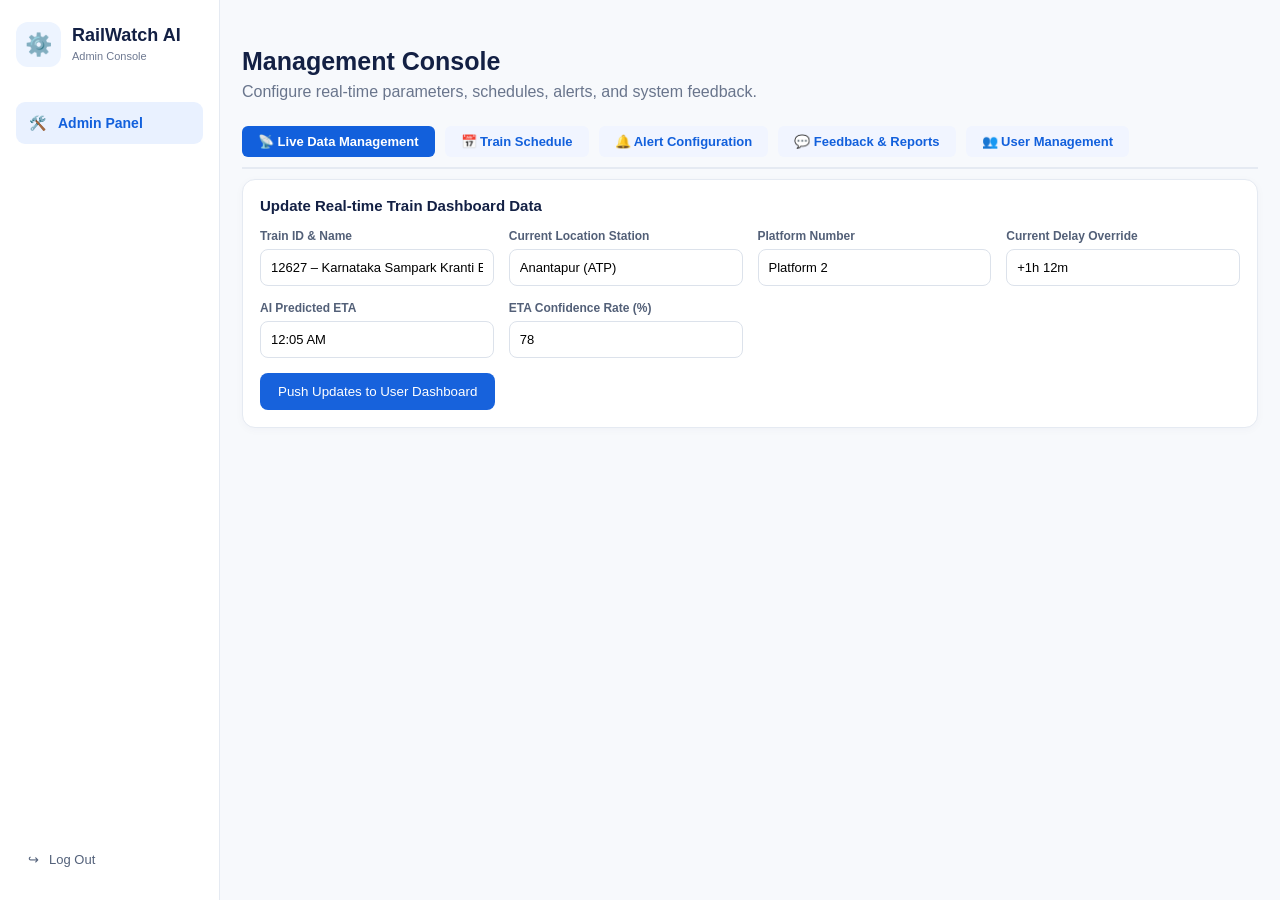
==== admin.html @ a4cbb794 "Add files via upload" ====
<!DOCTYPE html>
<html lang="en">
<head>
  <meta charset="UTF-8">
  <meta name="viewport" content="width=device-width, initial-scale=1.0">
  <title>RailWatch AI - Admin Panel</title>
  <link rel="stylesheet" href="style.css">
  <style>
    /* Admin Specific Scaffolding */
    .admin-container {
      display: flex;
      flex-direction: column;
      gap: 20px;
    }
    .admin-nav {
      display: flex;
      gap: 10px;
      border-bottom: 2px solid #e5eaf2;
      padding-bottom: 10px;
      margin-bottom: 10px;
      overflow-x: auto;
    }
    .admin-tab {
      padding: 8px 16px;
      border-radius: 6px;
      background: #f1f5ff;
      color: #1260dc;
      border: none;
      cursor: pointer;
      font-weight: 600;
      font-size: 13px;
    }
    .admin-tab.active {
      background: #1260dc;
      color: white;
    }
    .tab-content {
      display: none;
    }
    .tab-content.active {
      display: block;
    }
    .form-grid {
      display: grid;
      grid-template-columns: repeat(auto-fit, minmax(220px, 1fr));
      gap: 15px;
      margin-bottom: 15px;
    }
    .form-group {
      display: flex;
      flex-direction: column;
      gap: 6px;
    }
    .form-group label {
      font-size: 12px;
      font-weight: 600;
      color: #536078;
    }
    .form-group input, .form-group select, .form-group textarea {
      padding: 10px;
      border: 1px solid #dce2eb;
      border-radius: 8px;
      font-size: 13px;
      outline: none;
    }
    .table-actions button {
      padding: 4px 8px;
      font-size: 11px;
      border-radius: 4px;
      border: none;
      cursor: pointer;
    }
    .btn-edit { background: #e3edff; color: #1760d5; }
    .btn-delete { background: #ffe7e7; color: #e44343; }
  </style>
</head>
<body>

<div class="app">

  <!-- SIDEBAR -->
  <aside class="sidebar">
    <div class="brand">
      <div class="brand-icon">⚙️</div>
      <div>
        <h2>RailWatch AI</h2>
        <small>Admin Console</small>
      </div>
    </div>

    <nav>
      <a href="admin.html" class="nav-item active">
        🛠️ <span>Admin Panel</span>
      </a>
    </nav>

    <div class="auth-sidebar-links">
      <a href="index.html" class="auth-link">↪ <span>Log Out</span></a>
    </div>
  </aside>

  <!-- MAIN -->
  <main class="main">

    <div class="page-header">
      <h1>Management Console</h1>
      <p>Configure real-time parameters, schedules, alerts, and system feedback.</p>
    </div>

    <!-- ADMIN TABS NAVIGATION -->
    <div class="admin-nav">
      <button class="admin-tab active" onclick="switchTab(event, 'tab-live')">📡 Live Data Management</button>
      <button class="admin-tab" onclick="switchTab(event, 'tab-schedule')">📅 Train Schedule</button>
      <button class="admin-tab" onclick="switchTab(event, 'tab-alerts')">🔔 Alert Configuration</button>
      <button class="admin-tab" onclick="switchTab(event, 'tab-feedback')">💬 Feedback & Reports</button>
      <button class="admin-tab" onclick="switchTab(event, 'tab-users')">👥 User Management</button>
    </div>

    <div class="admin-container">

      <!-- 1. LIVE DATA MANAGEMENT -->
      <section id="tab-live" class="tab-content active">
        <div class="card section">
          <h2>Update Real-time Train Dashboard Data</h2>
          <form id="liveDataForm">
            <div class="form-grid">
              <div class="form-group">
                <label>Train ID & Name</label>
                <input type="text" id="trainName" value="12627 – Karnataka Sampark Kranti Express">
              </div>
              <div class="form-group">
                <label>Current Location Station</label>
                <input type="text" id="currentLocation" value="Anantapur (ATP)">
              </div>
              <div class="form-group">
                <label>Platform Number</label>
                <input type="text" id="platform" value="Platform 2">
              </div>
              <div class="form-group">
                <label>Current Delay Override</label>
                <input type="text" id="currentDelay" value="+1h 12m">
              </div>
              <div class="form-group">
                <label>AI Predicted ETA</label>
                <input type="text" id="aiEta" value="12:05 AM">
              </div>
              <div class="form-group">
                <label>ETA Confidence Rate (%)</label>
                <input type="number" id="confidence" value="78">
              </div>
            </div>
            <button type="button" class="primary-btn" onclick="saveLiveData()">Push Updates to User Dashboard</button>
          </form>
        </div>
      </section>

      <!-- 2. TRAIN SCHEDULE -->
      <section id="tab-schedule" class="tab-content">
        <div class="card section">
          <h2>Station Schedule Manager</h2>
          <form id="scheduleForm" style="margin-bottom: 20px;">
            <div class="form-grid">
              <div class="form-group">
                <label>Station Name</label>
                <input type="text" id="schedStation" placeholder="e.g. Dharmavaram">
              </div>
              <div class="form-group">
                <label>Scheduled Arrival</label>
                <input type="text" id="schedTime" placeholder="e.g. 09:25 PM">
              </div>
              <div class="form-group">
                <label>AI Estimated ETA</label>
                <input type="text" id="schedAiTime" placeholder="e.g. 09:50 PM">
              </div>
              <div class="form-group">
                <label>Status</label>
                <select id="schedStatus">
                  <option value="Departed">Departed</option>
                  <option value="Current Stop">Current Stop</option>
                  <option value="Not Reached">Not Reached</option>
                </select>
              </div>
            </div>
            <button type="button" class="primary-btn" onclick="addScheduleRow()">Add / Update Station</button>
          </form>

          <div class="table-container">
            <table>
              <thead>
                <tr>
                  <th>Station</th>
                  <th>Scheduled</th>
                  <th>AI ETA</th>
                  <th>Status</th>
                  <th>Action</th>
                </tr>
              </thead>
              <tbody id="scheduleTableBody">
                <!-- Dynamically Rendered -->
              </tbody>
            </table>
          </div>
        </div>
      </section>

      <!-- 3. ALERT CONFIGURATION -->
      <section id="tab-alerts" class="tab-content">
        <div class="card section">
          <h2>Broadcast System Alerts</h2>
          <form id="alertForm" style="margin-bottom: 20px;">
            <div class="form-grid">
              <div class="form-group">
                <label>Alert Title</label>
                <input type="text" id="alertTitle" placeholder="e.g. Signal Failure Detected">
              </div>
              <div class="form-group">
                <label>Impact Level</label>
                <select id="alertSeverity">
                  <option value="high">High Impact (Danger)</option>
                  <option value="medium">Medium Impact (Warning)</option>
                  <option value="low">Live Update (Info)</option>
                </select>
              </div>
              <div class="form-group" style="grid-column: span 2;">
                <label>Alert Description</label>
                <input type="text" id="alertDesc" placeholder="Describe the delay or route modification event...">
              </div>
            </div>
            <button type="button" class="primary-btn" onclick="broadcastAlert()">Broadcast Alert</button>
          </form>

          <h3>Active Alerts Stream</h3>
          <div id="adminAlertContainer" class="alert-list" style="margin-top: 10px;">
            <!-- Rendered Alerts -->
          </div>
        </div>
      </section>

      <!-- 4. USER FEEDBACK AND REPORTS -->
      <section id="tab-feedback" class="tab-content">
        <div class="card section">
          <h2>Submitted Passenger Feedback</h2>
          <div class="table-container">
            <table>
              <thead>
                <tr>
                  <th>Timestamp</th>
                  <th>Type</th>
                  <th>Feedback Text</th>
                  <th>Rating</th>
                </tr>
              </thead>
              <tbody id="feedbackTableBody">
                <!-- Dynamically Rendered from localStorage -->
              </tbody>
            </table>
          </div>
        </div>
      </section>

      <!-- 5. USER MANAGEMENT -->
      <section id="tab-users" class="tab-content">
        <div class="card section">
          <h2>Registered Dashboard Users</h2>
          <form id="userForm" class="user-form" onsubmit="addUser(event)">
            <div class="form-grid">
              <div class="form-group">
                <label for="userId">User ID</label>
                <input type="text" id="userId" placeholder="#USR-8822" required>
              </div>
              <div class="form-group">
                <label for="userName">Name / Email</label>
                <input type="text" id="userName" placeholder="user@example.com" required>
              </div>
              <div class="form-group">
                <label for="userRole">Role</label>
                <select id="userRole">
                  <option value="Passenger">Passenger</option>
                  <option value="Admin">Admin</option>
                </select>
              </div>
              <div class="form-group">
                <label for="userStatus">Status</label>
                <select id="userStatus">
                  <option value="Active">Active</option>
                  <option value="Suspended">Suspended</option>
                </select>
              </div>
            </div>
            <button type="submit" class="primary-btn">Add User</button>
          </form>

          <div class="table-container">
            <table>
              <thead>
                <tr>
                  <th>User ID</th>
                  <th>Name / Email</th>
                  <th>Role</th>
                  <th>Status</th>
                  <th>Actions</th>
                </tr>
              </thead>
              <tbody id="userTableBody">
                <!-- Dynamically rendered from localStorage -->
              </tbody>
            </table>
          </div>
        </div>
      </section>

    </div>

  </main>
</div>

<script src="admin_state.js"></script>
</body>
</html>
---- style.css ----
* {
  box-sizing: border-box;
  margin: 0;
  padding: 0;
  font-family: Inter, Arial, sans-serif;
}

body {
  background: #f7f9fc;
  color: #132044;
}

a {
  text-decoration: none;
  color: inherit;
}


/* =========================
   APP
========================= */

.app {
  display: flex;
  min-height: 100vh;
}


/* =========================
   SIDEBAR
========================= */

.sidebar {
  width: 220px;
  background: white;
  border-right: 1px solid #e5eaf2;
  position: fixed;
  top: 0;
  bottom: 0;
  padding: 22px 16px;
  display: flex;
  flex-direction: column;
}

.brand {
  display: flex;
  align-items: center;
  gap: 11px;
  margin-bottom: 35px;
}

.brand-icon {
  width: 45px;
  height: 45px;
  background: #edf4ff;
  border-radius: 12px;
  display: flex;
  align-items: center;
  justify-content: center;
  font-size: 22px;
}

.brand h2 {
  font-size: 18px;
}

.brand small {
  color: #6d7890;
  font-size: 11px;
}


.nav-item {
  display: flex;
  gap: 12px;
  padding: 13px;
  border-radius: 9px;
  margin-bottom: 6px;
  font-size: 14px;
  transition: .2s;
}

.nav-item:hover {
  background: #f1f5ff;
}

.nav-item.active {
  background: #e9f1ff;
  color: #1260dc;
  font-weight: 650;
}


/* =========================
   AI CARD
========================= */

.ai-sidebar-card {
  background: #eef5ff;
  margin-top: 50px;
  padding: 18px;
  border-radius: 12px;
}

.ai-sidebar-card h3 {
  margin: 8px 0;
}

.ai-sidebar-card p {
  font-size: 12px;
  line-height: 1.5;
  color: #61708c;
}

.ai-sidebar-card button {
  width: 100%;
  margin-top: 15px;
  padding: 9px;
  border: 0;
  border-radius: 7px;
  background: #1461df;
  color: white;
}

.auth-sidebar-links {
  margin-top: auto;
  padding-top: 20px;
}

.auth-link {
  display: flex;
  align-items: center;
  gap: 10px;
  padding: 11px 12px;
  border-radius: 8px;
  color: #53617a;
  font-size: 13px;
  transition: .2s;
}

.auth-link:hover {
  background: #f1f5ff;
  color: #1260dc;
}


/* =========================
   MAIN
========================= */

.main {
  margin-left: 220px;
  width: calc(100% - 220px);
  padding: 22px;
}

.topbar {
  height: 45px;
  display: flex;
  justify-content: flex-end;
  align-items: center;
  gap: 20px;
}

.topbar button {
  padding: 9px 15px;
  border: 1px solid #d8dfeb;
  background: white;
  border-radius: 8px;
}

.notification {
  color: #e53935;
}


/* =========================
   COMMON CARD
========================= */

.card {
  background: white;
  border: 1px solid #e5eaf2;
  border-radius: 13px;
  box-shadow: 0 2px 8px rgba(20,40,80,.03);
}


/* =========================
   TRAIN HEADER
========================= */

.train-header {
  display: flex;
  gap: 15px;
  padding: 20px;
}

.train-logo {
  width: 52px;
  height: 52px;
  border-radius: 50%;
  background: #1461df;
  color: white;
  display: flex;
  align-items: center;
  justify-content: center;
}

.train-header h1 {
  font-size: 20px;
  margin-bottom: 6px;
}

.train-header p {
  color: #65718a;
  font-size: 13px;
}


/* =========================
   OVERVIEW
========================= */

.overview-grid {
  display: grid;
  grid-template-columns: repeat(4,1fr);
  gap: 12px;
  margin-top: 12px;
}

.stat-card {
  padding: 17px;
}

.stat-card span {
  font-size: 12px;
  color: #536078;
}

.stat-card h2 {
  margin: 12px 0 7px;
  font-size: 19px;
}

.stat-card small {
  color: #748096;
  font-size: 11px;
}

.progress {
  height: 8px;
  background: #e8edf3;
  border-radius: 20px;
  margin: 10px 0;
  overflow: hidden;
}

.progress div {
  height: 100%;
  background: #10a86b;
}


/* =========================
   TWO COLUMN
========================= */

.two-column {
  display: grid;
  grid-template-columns: 2fr 1fr;
  gap: 12px;
  margin-top: 12px;
}

.section {
  padding: 17px;
}

.section h2 {
  font-size: 15px;
  margin-bottom: 15px;
}


/* =========================
   ETA
========================= */

.eta-grid {
  display: grid;
  grid-template-columns: repeat(4,1fr);
  gap: 10px;
}

.eta-box {
  border: 1px solid #e5eaf2;
  border-radius: 9px;
  padding: 14px;
  min-height: 120px;
}

.eta-box small {
  color: #647089;
}

.eta-box h3 {
  margin: 20px 0 8px;
  font-size: 15px;
}

.eta-box p {
  color: #6c778d;
  font-size: 11px;
}

.confidence {
  text-align: center;
}

.confidence strong {
  display: block;
  font-size: 28px;
  color: #09a76a;
  margin-top: 15px;
}

.info {
  margin-top: 12px;
  padding: 10px;
  background: #f0f6ff;
  border-radius: 8px;
  color: #2055a5;
  font-size: 11px;
}


/* =========================
   FACTORS
========================= */

.factor {
  display: flex;
  align-items: center;
  gap: 10px;
  padding: 13px 0;
  border-bottom: 1px solid #edf0f5;
}

.factor div {
  flex: 1;
}

.factor strong,
.factor small {
  display: block;
}

.factor strong {
  font-size: 12px;
}

.factor small {
  font-size: 10px;
  color: #717c90;
  margin-top: 4px;
}


/* =========================
   COLORS
========================= */

.success {
  color: #08a568 !important;
}

.warning {
  color: #f18400 !important;
}

.danger {
  color: #e44343 !important;
}

.blue {
  color: #1764dd !important;
}

.high {
  color: #d93d3d;
}

.medium {
  color: #d37a00;
}

.low {
  color: #1764d9;
}


/* =========================
   TIMELINE
========================= */

.section-heading {
  display: flex;
  justify-content: space-between;
}

.legend {
  font-size: 10px;
  color: #667289;
}

.table-container {
  overflow-x: auto;
}

table {
  width: 100%;
  border-collapse: collapse;
}

th {
  font-size: 11px;
  color: #56627a;
  text-align: left;
  padding: 11px;
}

td {
  font-size: 11px;
  padding: 13px 11px;
  border-top: 1px solid #edf0f5;
}

.current {
  background: #f1f6ff;
}

.status {
  padding: 5px 9px;
  border-radius: 20px;
  font-size: 10px;
}

.green {
  background: #def7e9;
  color: #078b50;
}

.blue-bg {
  background: #e3edff;
  color: #1760d5;
}

.gray {
  background: #eef0f3;
  color: #727b89;
}


/* =========================
   PAGE HEADER
========================= */

.page-header {
  padding: 25px 0;
}

.page-header h1 {
  font-size: 25px;
  margin-bottom: 7px;
}

.page-header p {
  color: #69758c;
}


/* =========================
   SEARCH
========================= */

.search-box {
  padding: 20px;
  display: flex;
  gap: 15px;
  align-items: end;
}

.search-input {
  flex: 1;
}

.search-input label {
  display: block;
  font-size: 11px;
  margin-bottom: 7px;
}

.search-input input,
.feedback-form textarea,
.feedback-form select {
  width: 100%;
  border: 1px solid #dce2eb;
  border-radius: 8px;
  padding: 11px;
  outline: none;
}

.primary-btn {
  display: inline-block;
  border: 0;
  background: #1762dc;
  color: white;
  padding: 11px 18px;
  border-radius: 8px;
  cursor: pointer;
}

.secondary-btn {
  padding: 10px 15px;
  border: 1px solid #d5dce8;
  background: white;
  border-radius: 8px;
}

.user-form {
  margin: 16px 0 20px;
  padding-bottom: 18px;
  border-bottom: 1px solid #edf0f5;
}

/* =========================
   AUTH
========================= */

.auth-page {
  min-height: 100vh;
  display: grid;
  place-items: center;
  padding: 24px;
}

.auth-card {
  width: min(100%, 420px);
  padding: 30px;
}

.auth-brand {
  margin-bottom: 28px;
}

.auth-card h1 {
  font-size: 26px;
  margin-bottom: 8px;
}

.auth-subtitle {
  color: #69758c;
  font-size: 13px;
  margin-bottom: 25px;
}

.auth-card label {
  display: block;
  font-size: 12px;
  margin: 15px 0 7px;
}

.auth-card input {
  width: 100%;
  border: 1px solid #dce2eb;
  border-radius: 8px;
  padding: 11px;
  outline: none;
}

.auth-card input:focus {
  border-color: #1762dc;
}

.auth-submit {
  width: 100%;
  margin-top: 24px;
}

.back-link {
  display: block;
  margin-top: 20px;
  color: #1762dc;
  font-size: 12px;
  text-align: center;
}


/* =========================
   TRAIN RESULTS
========================= */

.section-heading-text {
  margin: 25px 0 12px;
  font-size: 17px;
}

.train-result {
  padding: 17px;
  margin-bottom: 10px;
  display: flex;
  align-items: center;
  gap: 15px;
}

.train-result-icon {
  font-size: 25px;
}

.train-result-info {
  flex: 1;
}

.train-result-info h3 {
  font-size: 14px;
  margin-bottom: 5px;
}

.train-result-info p {
  font-size: 11px;
  color: #69758a;
  margin-bottom: 8px;
}

.view-btn {
  color: #1762dc;
  font-weight: 650;
}


/* =========================
   TRIPS
========================= */

.trip-grid {
  display: grid;
  grid-template-columns: repeat(2,1fr);
  gap: 15px;
}

.trip-card {
  padding: 20px;
}

.trip-header {
  display: flex;
  justify-content: space-between;
}

.trip-header h2 {
  margin-top: 12px;
}

.trip-header p {
  color: #68748a;
  font-size: 12px;
}

.favorite {
  color: #f2a400;
  font-size: 20px;
}

.trip-route {
  display: flex;
  align-items: center;
  justify-content: space-between;
  margin: 30px 0;
}

.trip-route div {
  text-align: center;
}

.trip-route small {
  display: block;
  color: #718096;
  margin-top: 5px;
  font-size: 10px;
}

.route-line {
  color: #1762dc;
}

.trip-status {
  display: flex;
  justify-content: space-between;
  margin-bottom: 20px;
}

.trip-status small,
.trip-status strong {
  display: block;
}

.trip-status small {
  color: #69758b;
  font-size: 10px;
}

.trip-status strong {
  margin-top: 5px;
}


/* =========================
   ALERTS
========================= */

.alert-list {
  display: flex;
  flex-direction: column;
  gap: 10px;
}

.alert-card-large {
  padding: 18px;
  display: flex;
  gap: 15px;
}

.alert-symbol {
  width: 45px;
  height: 45px;
  border-radius: 10px;
  display: flex;
  align-items: center;
  justify-content: center;
}

.danger-bg {
  background: #ffe7e7;
}

.warning-bg {
  background: #fff1db;
}

.success-bg {
  background: #def7e9;
}

.alert-content {
  flex: 1;
}

.alert-top {
  display: flex;
  justify-content: space-between;
}

.alert-top h3 {
  font-size: 14px;
}

.alert-top small {
  color: #7a8497;
}

.alert-content p {
  margin: 8px 0;
  font-size: 12px;
  color: #647087;
}

.alert-tag {
  font-size: 10px;
}


/* =========================
   FEEDBACK
========================= */

.feedback-layout {
  display: grid;
  grid-template-columns: 2fr 1fr;
  gap: 15px;
}

.feedback-form,
.feedback-info {
  padding: 22px;
}

.feedback-form h2 {
  margin-bottom: 25px;
}

.feedback-form label {
  display: block;
  font-size: 12px;
  margin: 15px 0 7px;
}

.feedback-form textarea {
  min-height: 140px;
  resize: vertical;
}

.feedback-form select {
  margin-bottom: 15px;
}

.rating {
  display: flex;
  gap: 10px;
}

.rating button {
  font-size: 25px;
  background: white;
  border: 1px solid #e1e6ee;
  border-radius: 8px;
  padding: 7px;
  cursor: pointer;
}

.feedback-icon {
  font-size: 35px;
  margin-bottom: 15px;
}

.feedback-info li {
  margin: 15px 0;
  color: #5e6b82;
  font-size: 12px;
}


/* =========================
   MOBILE
========================= */

@media(max-width: 900px) {

  .sidebar {
    width: 70px;
  }

  .brand div:last-child,
  .nav-item span,
  .ai-sidebar-card {
    display: none;
  }

  .nav-item {
    justify-content: center;
  }

  .main {
    margin-left: 70px;
    width: calc(100% - 70px);
  }

  .overview-grid,
  .two-column,
  .trip-grid,
  .feedback-layout {
    grid-template-columns: 1fr;
  }

  .eta-grid {
    grid-template-columns: repeat(2,1fr);
  }

  .search-box {
    flex-direction: column;
    align-items: stretch;
  }

}

@media(max-width: 550px) {

  .eta-grid {
    grid-template-columns: 1fr;
  }

  .main {
    padding: 12px;
  }

}
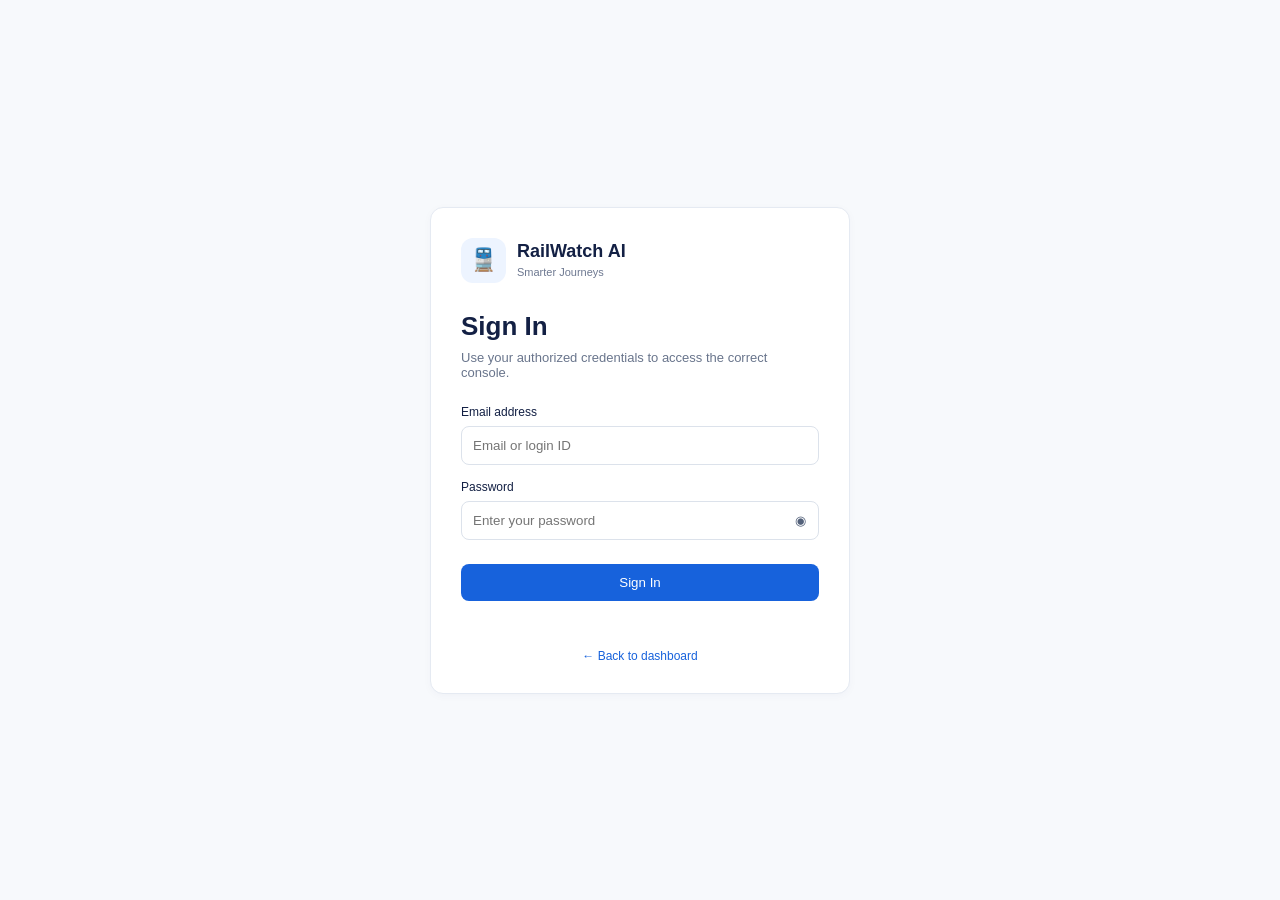
==== commit 192712e2: "Add files via upload" ====
--- a/admin.html
+++ b/admin.html
@@ -72,6 +72,27 @@
     }
     .btn-edit { background: #e3edff; color: #1760d5; }
     .btn-delete { background: #ffe7e7; color: #e44343; }
+    .edit-login-modal {
+      position: fixed;
+      inset: 0;
+      display: none;
+      place-items: center;
+      padding: 20px;
+      background: rgba(19, 32, 68, .35);
+      z-index: 10;
+    }
+    .edit-login-modal.open { display: grid; }
+    .edit-login-dialog {
+      width: min(100%, 440px);
+      padding: 24px;
+    }
+    .edit-login-dialog h2 { margin-bottom: 18px; }
+    .edit-login-actions {
+      display: flex;
+      justify-content: flex-end;
+      gap: 10px;
+      margin-top: 18px;
+    }
   </style>
 </head>
 <body>
@@ -95,7 +116,7 @@
     </nav>
 
     <div class="auth-sidebar-links">
-      <a href="index.html" class="auth-link">↪ <span>Log Out</span></a>
+      <a href="signin.html" class="auth-link" onclick="signOut()">↪ <span>Log Out</span></a>
     </div>
   </aside>
 
@@ -265,39 +286,33 @@
           <form id="userForm" class="user-form" onsubmit="addUser(event)">
             <div class="form-grid">
               <div class="form-group">
-                <label for="userId">User ID</label>
-                <input type="text" id="userId" placeholder="#USR-8822" required>
-              </div>
-              <div class="form-group">
-                <label for="userName">Name / Email</label>
-                <input type="text" id="userName" placeholder="user@example.com" required>
-              </div>
-              <div class="form-group">
-                <label for="userRole">Role</label>
-                <select id="userRole">
-                  <option value="Passenger">Passenger</option>
-                  <option value="Admin">Admin</option>
+                <label for="loginEmail">Login Email / ID</label>
+                <input type="text" id="loginEmail" placeholder="pilot@loco.eta.in" required>
+              </div>
+              <div class="form-group">
+                <label for="loginPassword">Password</label>
+                <div class="password-field">
+                  <input type="password" id="loginPassword" placeholder="Enter password" required>
+                  <button type="button" class="password-toggle" aria-label="Show password" onclick="togglePassword('loginPassword', this)">◉</button>
+                </div>
+              </div>
+              <div class="form-group">
+                <label for="loginRole">Panel Access</label>
+                <select id="loginRole">
+                  <option value="admin">Admin Panel</option>
+                  <option value="loco">Loco Pilot Panel</option>
                 </select>
               </div>
-              <div class="form-group">
-                <label for="userStatus">Status</label>
-                <select id="userStatus">
-                  <option value="Active">Active</option>
-                  <option value="Suspended">Suspended</option>
-                </select>
-              </div>
             </div>
-            <button type="submit" class="primary-btn">Add User</button>
+            <button type="submit" class="primary-btn">Create Login</button>
           </form>
 
           <div class="table-container">
             <table>
               <thead>
                 <tr>
-                  <th>User ID</th>
-                  <th>Name / Email</th>
-                  <th>Role</th>
-                  <th>Status</th>
+                  <th>Login Email / ID</th>
+                  <th>Panel Access</th>
                   <th>Actions</th>
                 </tr>
               </thead>
@@ -314,6 +329,38 @@
   </main>
 </div>
 
+<div id="editLoginModal" class="edit-login-modal" role="dialog" aria-modal="true" aria-labelledby="editLoginTitle">
+  <form id="editLoginForm" class="card edit-login-dialog" onsubmit="saveEditedUser(event)">
+    <h2 id="editLoginTitle">Edit Login</h2>
+    <div class="form-group">
+      <label for="editLoginEmail">Login Email / ID</label>
+      <input type="text" id="editLoginEmail" required>
+    </div>
+    <div class="form-group" style="margin-top: 12px;">
+      <label for="editLoginPassword">Password</label>
+      <div class="password-field">
+        <input type="password" id="editLoginPassword" required>
+        <button type="button" class="password-toggle" aria-label="Show password" onclick="togglePassword('editLoginPassword', this)">◉</button>
+      </div>
+    </div>
+    <div class="form-group" style="margin-top: 12px;">
+      <label for="editLoginRole">Panel Access</label>
+      <select id="editLoginRole">
+        <option value="admin">Admin Panel</option>
+        <option value="loco">Loco Pilot Panel</option>
+      </select>
+    </div>
+    <p id="editLoginError" class="signin-error" role="alert"></p>
+    <div class="edit-login-actions">
+      <button type="button" class="secondary-btn" onclick="closeEditUser()">Cancel</button>
+      <button type="submit" class="primary-btn">Save Changes</button>
+    </div>
+  </form>
+</div>
+
+<script src="users.js"></script>
+<script src="auth.js"></script>
+<script>requireRole('admin');</script>
 <script src="admin_state.js"></script>
 </body>
 </html>
--- a/style.css
+++ b/style.css
@@ -143,6 +143,32 @@
   color: #1260dc;
 }
 
+.settings-menu summary {
+  display: flex;
+  align-items: center;
+  gap: 10px;
+  padding: 11px 12px;
+  border-radius: 8px;
+  color: #53617a;
+  font-size: 13px;
+  cursor: pointer;
+  list-style: none;
+}
+
+.settings-menu summary::-webkit-details-marker {
+  display: none;
+}
+
+.settings-menu summary:hover {
+  background: #f1f5ff;
+  color: #1260dc;
+}
+
+.settings-menu .auth-link {
+  margin-top: 4px;
+  padding-left: 24px;
+}
+
 
 /* =========================
    MAIN
@@ -583,6 +609,26 @@
   border-color: #1762dc;
 }
 
+.password-field {
+  position: relative;
+}
+
+.password-field input {
+  padding-right: 42px;
+}
+
+.password-toggle {
+  position: absolute;
+  top: 50%;
+  right: 8px;
+  transform: translateY(-50%);
+  border: 0;
+  background: transparent;
+  color: #53617a;
+  cursor: pointer;
+  padding: 5px;
+}
+
 .auth-submit {
   width: 100%;
   margin-top: 24px;
@@ -594,6 +640,34 @@
   color: #1762dc;
   font-size: 12px;
   text-align: center;
+}
+
+.signin-error {
+  min-height: 18px;
+  margin-top: 10px;
+  color: #e44343;
+  font-size: 12px;
+  text-align: center;
+}
+
+.js-message {
+  margin-top: 10px;
+  color: #e44343;
+  font-size: 12px;
+}
+
+.other-factor-textarea {
+  width: 100%;
+  min-height: 78px;
+  padding: 10px;
+  border: 1px solid #dce2eb;
+  border-radius: 8px;
+  resize: vertical;
+  outline: none;
+}
+
+.other-factor-textarea:focus {
+  border-color: #1762dc;
 }
 
 
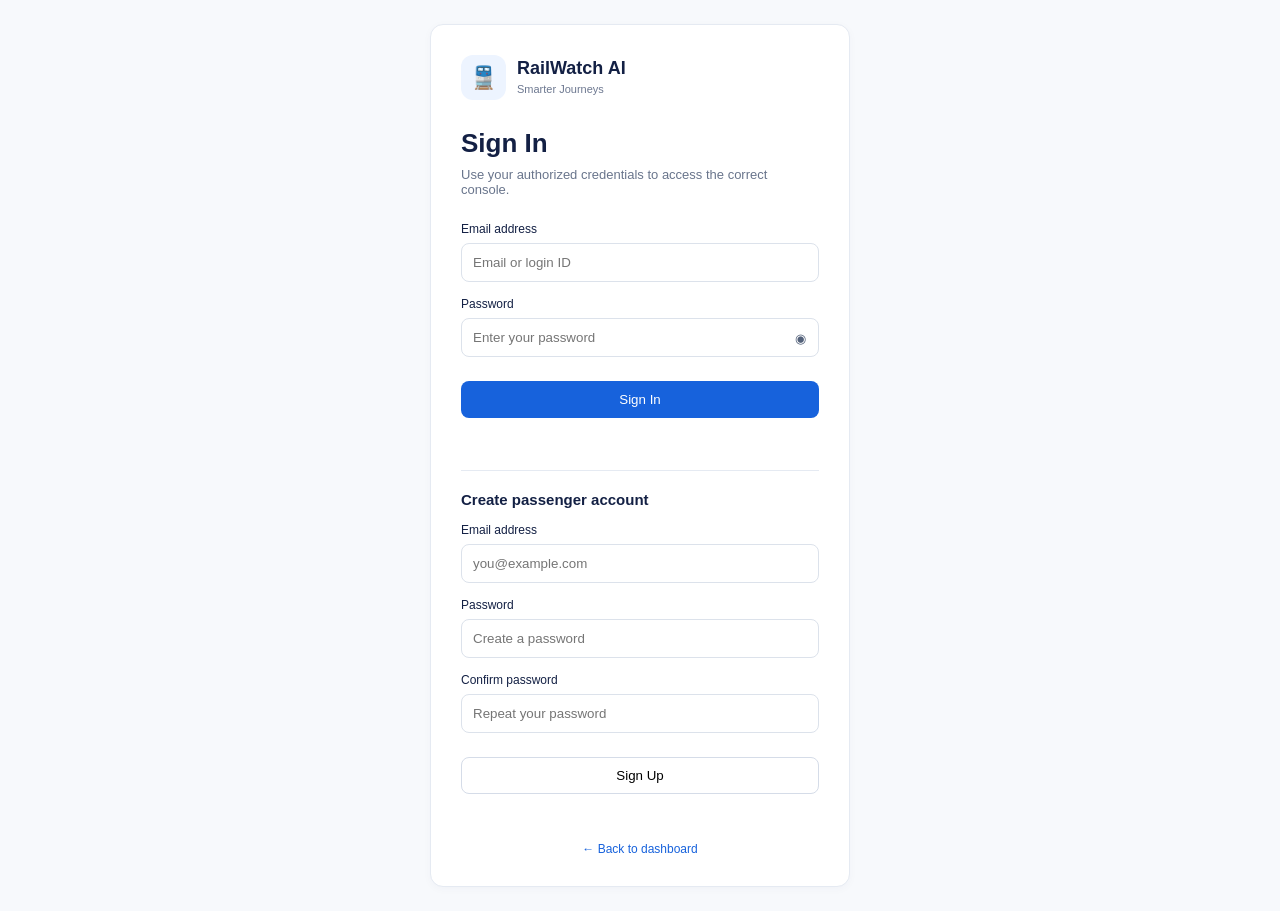
==== commit d46a5847: "Add files via upload" ====
--- a/admin.html
+++ b/admin.html
@@ -93,169 +93,42 @@
       gap: 10px;
       margin-top: 18px;
     }
+    .admin-logout {
+      position: fixed;
+      left: 22px;
+      bottom: 22px;
+      z-index: 5;
+      background: white;
+      border: 1px solid #e5eaf2;
+      box-shadow: 0 4px 14px rgba(19, 32, 68, .08);
+    }
+    @media (max-width: 550px) {
+      .admin-logout {
+        left: 12px;
+        bottom: 12px;
+      }
+    }
   </style>
 </head>
-<body>
+<body data-required-role="admin">
 
 <div class="app">
 
-  <!-- SIDEBAR -->
-  <aside class="sidebar">
-    <div class="brand">
-      <div class="brand-icon">⚙️</div>
-      <div>
-        <h2>RailWatch AI</h2>
-        <small>Admin Console</small>
-      </div>
-    </div>
-
-    <nav>
-      <a href="admin.html" class="nav-item active">
-        🛠️ <span>Admin Panel</span>
-      </a>
-    </nav>
-
-    <div class="auth-sidebar-links">
-      <a href="signin.html" class="auth-link" onclick="signOut()">↪ <span>Log Out</span></a>
-    </div>
-  </aside>
-
   <!-- MAIN -->
-  <main class="main">
+  <main class="main admin-main">
 
     <div class="page-header">
-      <h1>Management Console</h1>
-      <p>Configure real-time parameters, schedules, alerts, and system feedback.</p>
+      <h1>Admin</h1>
+      <p>Manage passenger feedback and dashboard users.</p>
     </div>
 
     <!-- ADMIN TABS NAVIGATION -->
     <div class="admin-nav">
-      <button class="admin-tab active" onclick="switchTab(event, 'tab-live')">📡 Live Data Management</button>
-      <button class="admin-tab" onclick="switchTab(event, 'tab-schedule')">📅 Train Schedule</button>
-      <button class="admin-tab" onclick="switchTab(event, 'tab-alerts')">🔔 Alert Configuration</button>
-      <button class="admin-tab" onclick="switchTab(event, 'tab-feedback')">💬 Feedback & Reports</button>
+      <button class="admin-tab active" onclick="switchTab(event, 'tab-feedback')">💬 Feedback & Reports</button>
       <button class="admin-tab" onclick="switchTab(event, 'tab-users')">👥 User Management</button>
     </div>
 
     <div class="admin-container">
-
-      <!-- 1. LIVE DATA MANAGEMENT -->
-      <section id="tab-live" class="tab-content active">
-        <div class="card section">
-          <h2>Update Real-time Train Dashboard Data</h2>
-          <form id="liveDataForm">
-            <div class="form-grid">
-              <div class="form-group">
-                <label>Train ID & Name</label>
-                <input type="text" id="trainName" value="12627 – Karnataka Sampark Kranti Express">
-              </div>
-              <div class="form-group">
-                <label>Current Location Station</label>
-                <input type="text" id="currentLocation" value="Anantapur (ATP)">
-              </div>
-              <div class="form-group">
-                <label>Platform Number</label>
-                <input type="text" id="platform" value="Platform 2">
-              </div>
-              <div class="form-group">
-                <label>Current Delay Override</label>
-                <input type="text" id="currentDelay" value="+1h 12m">
-              </div>
-              <div class="form-group">
-                <label>AI Predicted ETA</label>
-                <input type="text" id="aiEta" value="12:05 AM">
-              </div>
-              <div class="form-group">
-                <label>ETA Confidence Rate (%)</label>
-                <input type="number" id="confidence" value="78">
-              </div>
-            </div>
-            <button type="button" class="primary-btn" onclick="saveLiveData()">Push Updates to User Dashboard</button>
-          </form>
-        </div>
-      </section>
-
-      <!-- 2. TRAIN SCHEDULE -->
-      <section id="tab-schedule" class="tab-content">
-        <div class="card section">
-          <h2>Station Schedule Manager</h2>
-          <form id="scheduleForm" style="margin-bottom: 20px;">
-            <div class="form-grid">
-              <div class="form-group">
-                <label>Station Name</label>
-                <input type="text" id="schedStation" placeholder="e.g. Dharmavaram">
-              </div>
-              <div class="form-group">
-                <label>Scheduled Arrival</label>
-                <input type="text" id="schedTime" placeholder="e.g. 09:25 PM">
-              </div>
-              <div class="form-group">
-                <label>AI Estimated ETA</label>
-                <input type="text" id="schedAiTime" placeholder="e.g. 09:50 PM">
-              </div>
-              <div class="form-group">
-                <label>Status</label>
-                <select id="schedStatus">
-                  <option value="Departed">Departed</option>
-                  <option value="Current Stop">Current Stop</option>
-                  <option value="Not Reached">Not Reached</option>
-                </select>
-              </div>
-            </div>
-            <button type="button" class="primary-btn" onclick="addScheduleRow()">Add / Update Station</button>
-          </form>
-
-          <div class="table-container">
-            <table>
-              <thead>
-                <tr>
-                  <th>Station</th>
-                  <th>Scheduled</th>
-                  <th>AI ETA</th>
-                  <th>Status</th>
-                  <th>Action</th>
-                </tr>
-              </thead>
-              <tbody id="scheduleTableBody">
-                <!-- Dynamically Rendered -->
-              </tbody>
-            </table>
-          </div>
-        </div>
-      </section>
-
-      <!-- 3. ALERT CONFIGURATION -->
-      <section id="tab-alerts" class="tab-content">
-        <div class="card section">
-          <h2>Broadcast System Alerts</h2>
-          <form id="alertForm" style="margin-bottom: 20px;">
-            <div class="form-grid">
-              <div class="form-group">
-                <label>Alert Title</label>
-                <input type="text" id="alertTitle" placeholder="e.g. Signal Failure Detected">
-              </div>
-              <div class="form-group">
-                <label>Impact Level</label>
-                <select id="alertSeverity">
-                  <option value="high">High Impact (Danger)</option>
-                  <option value="medium">Medium Impact (Warning)</option>
-                  <option value="low">Live Update (Info)</option>
-                </select>
-              </div>
-              <div class="form-group" style="grid-column: span 2;">
-                <label>Alert Description</label>
-                <input type="text" id="alertDesc" placeholder="Describe the delay or route modification event...">
-              </div>
-            </div>
-            <button type="button" class="primary-btn" onclick="broadcastAlert()">Broadcast Alert</button>
-          </form>
-
-          <h3>Active Alerts Stream</h3>
-          <div id="adminAlertContainer" class="alert-list" style="margin-top: 10px;">
-            <!-- Rendered Alerts -->
-          </div>
-        </div>
-      </section>
 
       <!-- 4. USER FEEDBACK AND REPORTS -->
       <section id="tab-feedback" class="tab-content">
@@ -301,6 +174,7 @@
                 <select id="loginRole">
                   <option value="admin">Admin Panel</option>
                   <option value="loco">Loco Pilot Panel</option>
+                  <option value="data">Data Console</option>
                 </select>
               </div>
             </div>
@@ -329,6 +203,8 @@
   </main>
 </div>
 
+<a class="auth-link admin-logout" href="signin.html" onclick="signOut()">↪ <span>Log Out</span></a>
+
 <div id="editLoginModal" class="edit-login-modal" role="dialog" aria-modal="true" aria-labelledby="editLoginTitle">
   <form id="editLoginForm" class="card edit-login-dialog" onsubmit="saveEditedUser(event)">
     <h2 id="editLoginTitle">Edit Login</h2>
@@ -348,6 +224,7 @@
       <select id="editLoginRole">
         <option value="admin">Admin Panel</option>
         <option value="loco">Loco Pilot Panel</option>
+        <option value="data">Data Console</option>
       </select>
     </div>
     <p id="editLoginError" class="signin-error" role="alert"></p>
@@ -360,7 +237,7 @@
 
 <script src="users.js"></script>
 <script src="auth.js"></script>
-<script>requireRole('admin');</script>
+<script src="app.js"></script>
 <script src="admin_state.js"></script>
 </body>
 </html>
--- a/style.css
+++ b/style.css
@@ -90,6 +90,20 @@
   font-weight: 650;
 }
 
+.alert-count {
+  min-width: 20px;
+  height: 20px;
+  margin-left: auto;
+  padding: 0 5px;
+  border-radius: 10px;
+  display: inline-grid;
+  place-items: center;
+  background: #e44343;
+  color: white;
+  font-size: 11px;
+  font-weight: 700;
+}
+
 
 /* =========================
    AI CARD
@@ -125,6 +139,30 @@
 .auth-sidebar-links {
   margin-top: auto;
   padding-top: 20px;
+}
+
+.language-setting {
+  margin-bottom: 6px;
+}
+
+.language-setting label {
+  display: flex;
+  align-items: center;
+  gap: 10px;
+  padding: 11px 12px 6px;
+  color: #53617a;
+  font-size: 13px;
+}
+
+.language-setting select {
+  width: calc(100% - 24px);
+  margin: 0 12px 5px;
+  padding: 7px 8px;
+  border: 1px solid #dce2eb;
+  border-radius: 7px;
+  background: white;
+  color: #53617a;
+  font-size: 12px;
 }
 
 .auth-link {
@@ -169,6 +207,214 @@
   padding-left: 24px;
 }
 
+.language-modal[hidden] {
+  display: none;
+}
+
+.language-modal {
+  position: fixed;
+  inset: 0;
+  z-index: 20;
+  display: grid;
+  place-items: center;
+  padding: 20px;
+  background: rgba(19, 32, 68, .42);
+}
+
+.language-modal-card {
+  width: min(100%, 390px);
+  padding: 28px;
+  border: 1px solid #e5eaf2;
+  border-radius: 14px;
+  background: white;
+  box-shadow: 0 18px 45px rgba(20, 40, 80, .18);
+}
+
+.language-modal-icon {
+  font-size: 28px;
+  margin-bottom: 12px;
+}
+
+.language-modal-card h2 {
+  font-size: 21px;
+  margin-bottom: 8px;
+}
+
+.language-modal-card p {
+  color: #69758c;
+  font-size: 13px;
+  margin-bottom: 22px;
+}
+
+.language-modal-card label {
+  display: block;
+  color: #536078;
+  font-size: 12px;
+  margin-bottom: 7px;
+}
+
+.language-modal-card select {
+  width: 100%;
+  padding: 11px;
+  border: 1px solid #dce2eb;
+  border-radius: 8px;
+  background: white;
+  color: #132044;
+}
+
+.language-continue {
+  width: 100%;
+  margin-top: 18px;
+}
+
+.journey-modal[hidden] {
+  display: none;
+}
+
+.journey-modal {
+  position: fixed;
+  inset: 0;
+  z-index: 19;
+  display: grid;
+  place-items: center;
+  padding: 20px;
+  background: rgba(19, 32, 68, .42);
+}
+
+.journey-modal-card {
+  width: min(100%, 420px);
+  padding: 28px;
+  border: 1px solid #e5eaf2;
+  border-radius: 14px;
+  background: white;
+  box-shadow: 0 18px 45px rgba(20, 40, 80, .18);
+}
+
+.journey-modal-card h2 {
+  font-size: 21px;
+  margin-bottom: 8px;
+}
+
+.journey-modal-card p {
+  color: #69758c;
+  font-size: 13px;
+  margin-bottom: 20px;
+}
+
+.journey-modal-card label {
+  display: block;
+  color: #536078;
+  font-size: 12px;
+  margin: 14px 0 7px;
+}
+
+.journey-modal-card select {
+  width: 100%;
+  padding: 11px;
+  border: 1px solid #dce2eb;
+  border-radius: 8px;
+  background: white;
+  color: #132044;
+}
+
+.journey-search {
+  width: 100%;
+  margin-top: 4px;
+}
+
+.journey-close {
+  width: 100%;
+  margin-top: 10px;
+}
+
+.journey-error {
+  min-height: 18px;
+  margin: 10px 0 4px !important;
+  color: #e44343 !important;
+  font-size: 12px !important;
+}
+
+.train-picker-modal[hidden] {
+  display: none;
+}
+
+.train-picker-modal {
+  position: fixed;
+  inset: 0;
+  z-index: 18;
+  display: grid;
+  place-items: center;
+  padding: 20px;
+  background: rgba(19, 32, 68, .42);
+}
+
+.train-picker-card {
+  width: min(100%, 520px);
+  max-height: min(680px, 90vh);
+  overflow-y: auto;
+  padding: 28px;
+  border: 1px solid #e5eaf2;
+  border-radius: 14px;
+  background: white;
+  box-shadow: 0 18px 45px rgba(20, 40, 80, .18);
+}
+
+.train-picker-card h2 {
+  font-size: 21px;
+  margin-bottom: 8px;
+}
+
+.train-picker-card > p {
+  color: #69758c;
+  font-size: 13px;
+  margin-bottom: 18px;
+}
+
+.train-picker-results {
+  display: grid;
+  gap: 10px;
+}
+
+.train-picker-option {
+  width: 100%;
+  padding: 14px;
+  border: 1px solid #e5eaf2;
+  border-radius: 9px;
+  background: white;
+  color: #132044;
+  text-align: left;
+  cursor: pointer;
+  transition: .2s;
+}
+
+.train-picker-option:hover,
+.train-picker-option:focus {
+  border-color: #1764dd;
+  background: #f1f6ff;
+  outline: none;
+}
+
+.train-picker-option strong,
+.train-picker-option small {
+  display: block;
+}
+
+.train-picker-option strong {
+  font-size: 14px;
+}
+
+.train-picker-option small {
+  margin-top: 5px;
+  color: #69758c;
+  font-size: 11px;
+}
+
+.search-station-button {
+  width: 100%;
+  margin-top: 4px;
+  cursor: pointer;
+}
+
 
 /* =========================
    MAIN
@@ -178,6 +424,11 @@
   margin-left: 220px;
   width: calc(100% - 220px);
   padding: 22px;
+}
+
+.admin-main {
+  margin-left: 0;
+  width: 100%;
 }
 
 .topbar {
@@ -272,6 +523,13 @@
 .stat-card small {
   color: #748096;
   font-size: 11px;
+}
+
+.stat-card .distance-value {
+  display: block;
+  margin-bottom: 5px;
+  color: #132044;
+  font-size: 15px;
 }
 
 .progress {
@@ -503,6 +761,48 @@
 
 .page-header p {
   color: #69758c;
+}
+
+.data-main .form-grid {
+  grid-template-columns: repeat(auto-fit, minmax(min(220px, 100%), 1fr));
+}
+
+.data-main .form-group input,
+.data-main .form-group select,
+.data-main .form-group textarea {
+  width: 100%;
+  min-width: 0;
+}
+
+.console-form {
+  margin-bottom: 20px;
+}
+
+.alert-description-group {
+  grid-column: span 2;
+}
+
+.data-main .table-container {
+  width: 100%;
+  overflow-x: auto;
+  overscroll-behavior-inline: contain;
+  -webkit-overflow-scrolling: touch;
+}
+
+.data-main #scheduleTableBody + * {
+  min-width: 620px;
+}
+
+.data-main .table-container table {
+  min-width: 620px;
+}
+
+.console-alert-list {
+  margin-top: 10px;
+}
+
+.console-alert-list .alert-card-large {
+  min-width: 0;
 }
 
 
@@ -589,6 +889,17 @@
   color: #69758c;
   font-size: 13px;
   margin-bottom: 25px;
+}
+
+.auth-divider {
+  border: 0;
+  border-top: 1px solid #e5eaf2;
+  margin: 24px 0 20px;
+}
+
+.auth-section-title {
+  font-size: 15px;
+  margin-bottom: 12px;
 }
 
 .auth-card label {
@@ -656,6 +967,10 @@
   font-size: 12px;
 }
 
+.js-message.success {
+  color: #08a568;
+}
+
 .other-factor-textarea {
   width: 100%;
   min-height: 78px;
@@ -686,6 +1001,15 @@
   display: flex;
   align-items: center;
   gap: 15px;
+  cursor: pointer;
+  transition: .2s;
+}
+
+.train-result:hover,
+.train-result:focus {
+  border-color: #1764dd;
+  box-shadow: 0 4px 14px rgba(23, 100, 221, .12);
+  outline: none;
 }
 
 .train-result-icon {
@@ -705,6 +1029,107 @@
   font-size: 11px;
   color: #69758a;
   margin-bottom: 8px;
+}
+
+.train-details {
+  margin-top: 20px;
+}
+
+.train-details[hidden] {
+  display: none;
+}
+
+.train-details-grid {
+  display: grid;
+  grid-template-columns: repeat(2, 1fr);
+  gap: 16px;
+}
+
+.train-details-grid > div {
+  display: flex;
+  flex-direction: column;
+  gap: 6px;
+  padding: 13px;
+  border: 1px solid #e5eaf2;
+  border-radius: 9px;
+}
+
+.train-details-grid small,
+.availability-block h3 {
+  color: #667289;
+  font-size: 11px;
+}
+
+.train-details-grid strong {
+  color: #132044;
+  font-size: 14px;
+}
+
+.train-path {
+  grid-column: 1 / -1;
+}
+
+.availability-block {
+  margin-top: 18px;
+}
+
+.availability-block h3 {
+  margin-bottom: 10px;
+  font-weight: 600;
+}
+
+.availability-days {
+  display: flex;
+  gap: 10px;
+  flex-wrap: wrap;
+}
+
+.availability-editor {
+  display: grid;
+  grid-template-columns: repeat(7, minmax(72px, 1fr));
+  gap: 8px;
+  margin: 4px 0 18px;
+}
+
+.availability-editor-day {
+  display: flex;
+  align-items: center;
+  justify-content: center;
+  gap: 6px;
+  min-height: 42px;
+  padding: 8px;
+  border: 1px solid #dce2eb;
+  border-radius: 8px;
+  color: #536078;
+  font-size: 11px;
+  cursor: pointer;
+}
+
+.availability-editor-day input {
+  accent-color: #1762dc;
+}
+
+.availability-day {
+  width: 34px;
+  height: 34px;
+  border: 2px solid;
+  border-radius: 50%;
+  display: grid;
+  place-items: center;
+  font-size: 12px;
+  font-weight: 700;
+}
+
+.availability-day.available {
+  border-color: #10a86b;
+  background: #def7e9;
+  color: #078b50;
+}
+
+.availability-day.unavailable {
+  border-color: #e44343;
+  background: #ffebeb;
+  color: #c52d2d;
 }
 
 .view-btn {
@@ -955,6 +1380,10 @@
     align-items: stretch;
   }
 
+  .availability-editor {
+    grid-template-columns: repeat(4, minmax(100px, 1fr));
+  }
+
 }
 
 @media(max-width: 550px) {
@@ -967,4 +1396,65 @@
     padding: 12px;
   }
 
+  .availability-editor {
+    grid-template-columns: repeat(2, minmax(0, 1fr));
+  }
+
+  .page-header {
+    padding: 16px 0;
+  }
+
+  .page-header h1 {
+    font-size: 22px;
+  }
+
+  .admin-nav {
+    gap: 6px;
+  }
+
+  .admin-tab {
+    flex: 1 0 auto;
+    padding: 8px 11px;
+  }
+
+  .data-main .section {
+    padding: 15px;
+  }
+
+  .data-main .admin-nav {
+    justify-content: flex-start;
+    padding-bottom: 8px;
+  }
+
+  .data-main .admin-tab {
+    flex: 0 0 auto;
+  }
+
+  .data-main .primary-btn {
+    width: 100%;
+  }
+
+  .alert-description-group {
+    grid-column: auto;
+  }
+
+  .console-alert-list .alert-card-large {
+    align-items: flex-start;
+    padding: 14px;
+  }
+
+  .console-alert-list .alert-top {
+    align-items: flex-start;
+    flex-direction: column;
+    gap: 4px;
+  }
+
+  .train-details-grid {
+    grid-template-columns: 1fr;
+  }
+
+  .train-path {
+    grid-column: auto;
+  }
+
 }
